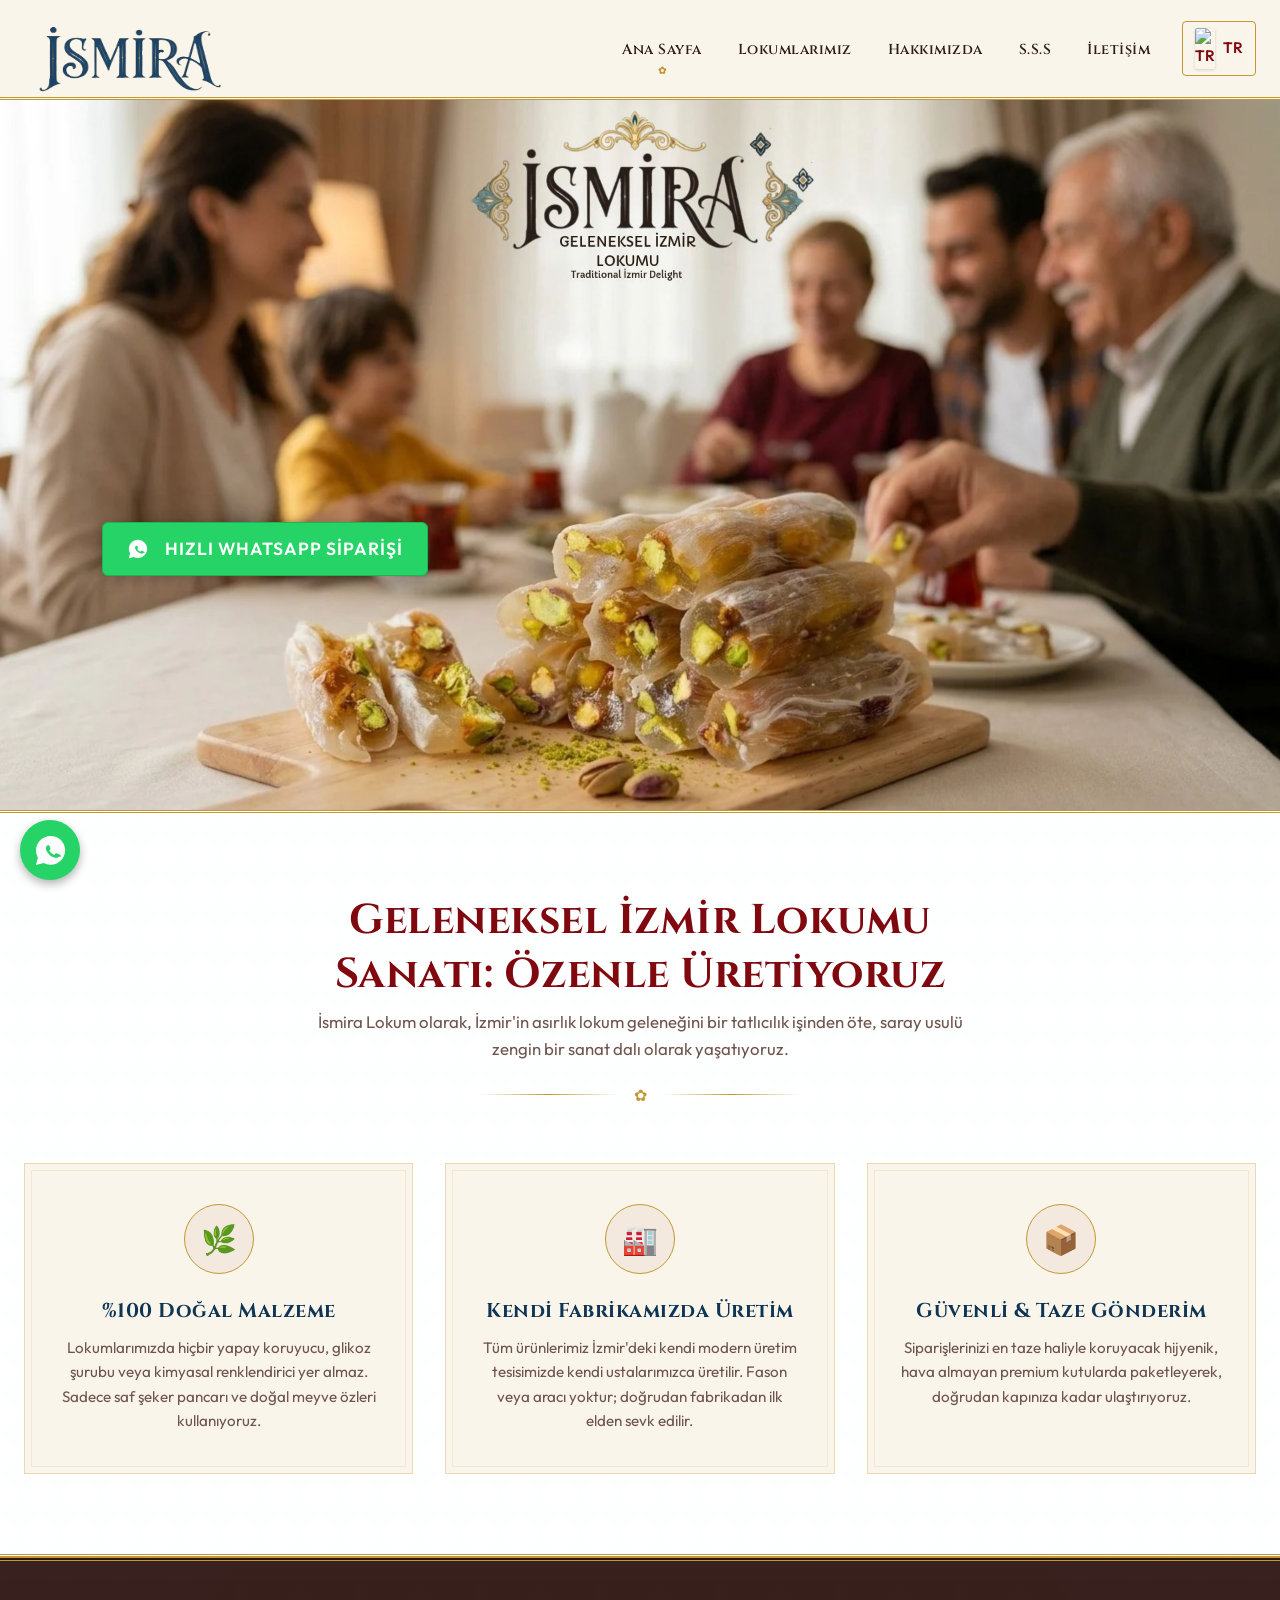
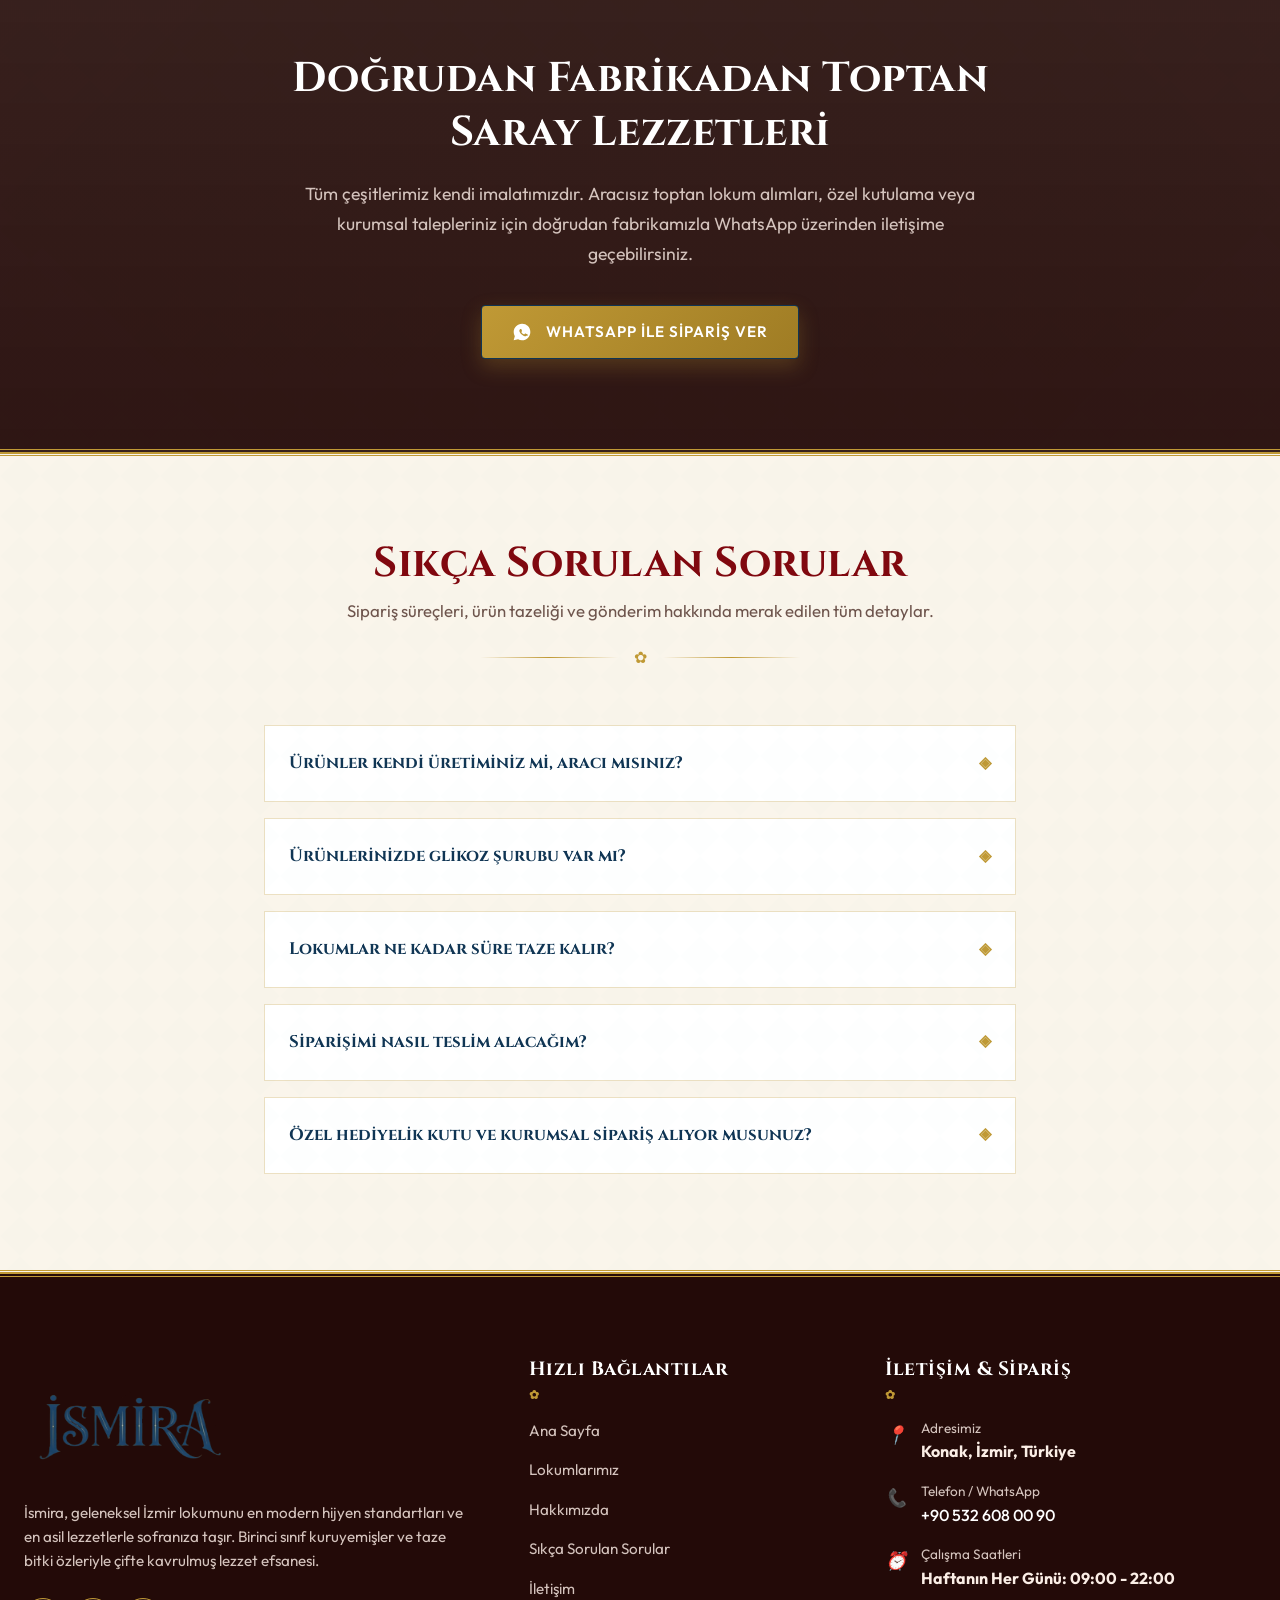
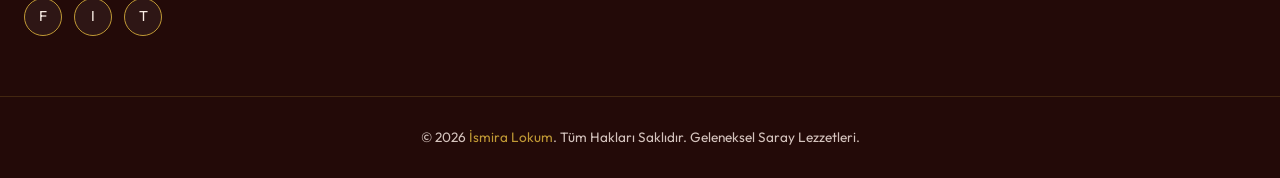
==== index.html @ 4ed19a47 "Add files via upload" ====
<!DOCTYPE html>
<html lang="tr">
<head>
    <meta charset="UTF-8">
    <meta name="viewport" content="width=device-width, initial-scale=1.0">
    <meta name="robots" content="index, follow, max-image-preview:large, max-snippet:-1, max-video-preview:-1">
    <meta name="description" content="İzmir lokum siparişi için en taze adres: İsmira Lokum. İzmir Konak'ta geleneksel saray usulü üretilen çifte kavrulmuş fıstıklı, sultan, fitil ve sade lokum çeşitleri kapınızda.">
    <meta name="keywords" content="izmir lokum, izmir lokumcusu, izmir lokum siparişi, izmir lokum çeşitleri, ismira lokum, konak lokum, taze lokum izmir, geleneksel lokum">
    <meta name="author" content="İsmira Lokum">
    <link rel="canonical" href="index.html">
    <title>İzmir Lokum | Geleneksel El Yapımı İzmir Lokumları - İsmira Lokum</title>
    
    <!-- Favicon & Mobile Touch Icons -->
    <link rel="icon" type="image/png" sizes="32x32" href="pictures/mini-logo.png">
    <link rel="shortcut icon" type="image/png" href="pictures/mini-logo.png">
    <link rel="apple-touch-icon" href="pictures/mini-logo.png">
    
    <!-- Open Graph / Facebook / WhatsApp -->
    <meta property="og:type" content="website">
    <meta property="og:locale" content="tr_TR">
    <meta property="og:title" content="İzmir Lokum | Geleneksel El Yapımı İzmir Lokumları - İsmira Lokum">
    <meta property="og:description" content="İzmir Konak'ta geleneksel yöntemlerle hazırlanan çifte kavrulmuş taze lokum çeşitleri. Hızlı WhatsApp siparişi.">
    <meta property="og:image" content="pictures/ana-sayfa.png">
    
    <!-- Twitter Card -->
    <meta name="twitter:card" content="summary_large_image">
    <meta name="twitter:title" content="İzmir Lokum | İsmira Lokum">
    <meta name="twitter:description" content="Geleneksel lezzetleriyle taze İzmir lokum çeşitleri kapınızda.">
    <meta name="twitter:image" content="pictures/ana-sayfa.png">

    <!-- Stylesheets -->
    <link rel="stylesheet" href="css/style.css">
    
    <!-- Structured Data (LocalBusiness & FAQPage Schema JSON-LD) -->
    <script type="application/ld+json">
    {
      "@context": "https://schema.org",
      "@graph": [
        {
          "@type": "LocalBusiness",
          "@id": "index.html#localbusiness",
          "name": "İsmira Lokum - İzmir Lokumcusu",
          "image": "pictures/Logo.jpg",
          "description": "İzmir Konak'ta geleneksel yöntemlerle üretilen katkısız, çifte kavrulmuş taze lokum çeşitleri ve hediyelik saray lokumları.",
          "url": "index.html",
          "telephone": "+905326080090",
          "priceRange": "₺₺",
          "servesCuisine": "Lokum, Türk Tatlıları, Şekerleme",
          "address": {
            "@type": "PostalAddress",
            "streetAddress": "Konak",
            "addressLocality": "Konak",
            "addressRegion": "İzmir",
            "postalCode": "35250",
            "addressCountry": "TR"
          },
          "geo": {
            "@type": "GeoCoordinates",
            "latitude": 38.4192,
            "longitude": 27.1287
          },
          "areaServed": [
            {
              "@type": "AdministrativeArea",
              "name": "İzmir"
            },
            {
              "@type": "Country",
              "name": "Türkiye"
            }
          ],
          "openingHoursSpecification": {
            "@type": "OpeningHoursSpecification",
            "dayOfWeek": [
              "Monday",
              "Tuesday",
              "Wednesday",
              "Thursday",
              "Friday",
              "Saturday",
              "Sunday"
            ],
            "opens": "09:00",
            "closes": "22:00"
          },
          "sameAs": [
            "https://wa.me/905326080090"
          ]
        },
        {
          "@type": "FAQPage",
          "@id": "index.html#faq",
          "mainEntity": [
            {
              "@type": "Question",
              "name": "İzmir lokumlarınızda glikoz şurubu var mı?",
              "acceptedAnswer": {
                "@type": "Answer",
                "text": "Kesinlikle hayır. Tüm İsmira İzmir lokumları %100 kristal toz şeker pancarı kullanılarak kaynatılır. Glikoz şurubu, tatlandırıcı veya yapay dolgular içermez."
              }
            },
            {
              "@type": "Question",
              "name": "Lokumlar ne kadar süre taze kalır?",
              "acceptedAnswer": {
                "@type": "Answer",
                "text": "Lokumlarımız koruyucu madde içermediği için serin, kuru ve doğrudan güneş ışığı almayan bir yerde saklandığında 3 ila 4 ay boyunca tazeliğini ve lezzetini muhafaza eder."
              }
            },
            {
              "@type": "Question",
              "name": "İzmir ve tüm Türkiye'ye lokum siparişi nasıl verilir?",
              "acceptedAnswer": {
                "@type": "Answer",
                "text": "Sitemiz üzerinden WhatsApp butonuna tıkladığınızda otomatik sipariş mesajı oluşturulur. İzmir içi ve tüm Türkiye'ye 1-3 iş gününde güvenli kargo ile ulaştırıyoruz."
              }
            },
            {
              "@type": "Question",
              "name": "Özel hediyelik kutu ve kurumsal İzmir lokumu siparişi alıyor musunuz?",
              "acceptedAnswer": {
                "@type": "Answer",
                "text": "Evet. Düğün, nişan, sünnet gibi özel etkinlikleriniz veya şirket içi kurumsal hediyelik ihtiyaçlarınız için özel logolu ve lüks ambalajlı toplu İzmir lokumu siparişleri hazırlıyoruz."
              }
            }
          ]
        }
      ]
    }
    </script>
</head>
<body>
    <!-- Preloader -->
    <div id="preloader">
        <img src="pictures/Logo.jpg" alt="İsmira Lokum Yükleniyor" class="loader-logo">
    </div>

    <!-- Header / Navigation -->
    <header id="main-header">
        <div class="container">
            <a href="index.html" class="logo-wrapper" id="nav-logo-link">
                <img src="pictures/Logo.jpg" alt="İsmira Logo" id="logo-img">
                <span class="logo-text"></span>
            </a>
            
            <div class="header-actions">
                <nav id="navbar">
                    <ul class="nav-links">
                        <li><a href="index.html" class="active">Ana Sayfa</a></li>
                        <li><a href="pages/lokumlar.html">Lokumlarımız</a></li>
                        <li><a href="#hakkimizda">Hakkımızda</a></li>
                        <li><a href="#sss">S.S.S</a></li>
                        <li><a href="#iletisim">İletişim</a></li>
                    </ul>
                </nav>

                <div class="lang-selector notranslate" id="lang-selector" translate="no">
                    <div class="current-lang" id="current-lang">
                        <img src="https://flagcdn.com/w20/tr.png" width="20" alt="TR" class="flag-icon"> <span class="lang-code">TR</span>
                    </div>
                    <ul class="lang-dropdown">
                        <li data-lang="tr" data-lang-name="TR"><img src="https://flagcdn.com/w20/tr.png" width="20" alt="TR" class="flag-icon"> Türkçe</li>
                        <li data-lang="en" data-lang-name="EN"><img src="https://flagcdn.com/w20/gb.png" width="20" alt="EN" class="flag-icon"> English</li>
                        <li data-lang="de" data-lang-name="DE"><img src="https://flagcdn.com/w20/de.png" width="20" alt="DE" class="flag-icon"> Deutsch</li>
                        <li data-lang="fr" data-lang-name="FR"><img src="https://flagcdn.com/w20/fr.png" width="20" alt="FR" class="flag-icon"> Français</li>
                        <li data-lang="ru" data-lang-name="RU"><img src="https://flagcdn.com/w20/ru.png" width="20" alt="RU" class="flag-icon"> Русский</li>
                        <li data-lang="ar" data-lang-name="AR"><img src="https://flagcdn.com/w20/sa.png" width="20" alt="AR" class="flag-icon"> العربية</li>
                    </ul>
                </div>

                <button class="menu-btn" aria-label="Menüyü Aç" id="mobile-menu-toggle">
                    <span></span>
                    <span></span>
                    <span></span>
                </button>
            </div>
        </div>
    </header>

    <!-- Hero Section -->
    <section class="hero-image-only" id="home" style="position: relative; width: 100%; margin-top: 90px;">
        <h1 class="visually-hidden">İzmir Lokum - Geleneksel El Yapımı İzmir Lokumları İsmira Lokum</h1>
        <img src="pictures/ana-sayfa.png" alt="İzmir Lokum - Geleneksel İzmir Lokumları ve Saray Lezzetleri İsmira Lokum" style="width: 100%; height: auto; display: block;">
        
        <!-- WhatsApp Button Overlay -->
        <a href="https://wa.me/905326080090" class="btn btn-whatsapp hero-overlay-btn" target="_blank" data-wa-product="Hızlı Sipariş" data-wa-message="Merhaba İsmira Lokum, İzmir lokum siparişi vermek istiyorum." style="position: absolute; left: 8%; top: 60%; font-size: 1.1rem; padding: 12px 24px; box-shadow: 0 4px 15px rgba(0,0,0,0.3); border-radius: 6px; z-index: 10;">
            <svg width="22" height="22" viewBox="0 0 24 24" fill="currentColor" style="display:inline-block; vertical-align:middle; margin-right:6px;">
                <path d="M12.012 2c-5.506 0-9.989 4.478-9.99 9.984a9.964 9.964 0 0 0 1.333 4.993L2 22l5.233-1.371a9.945 9.945 0 0 0 4.777 1.216h.005c5.506 0 9.99-4.478 9.99-9.984 0-2.669-1.037-5.176-2.922-7.062A9.925 9.925 0 0 0 12.012 2zm5.835 14.165c-.32.451-1.107.828-1.505.882-.397.054-.876.108-2.673-.635-2.298-.949-3.769-3.284-3.883-3.44-.115-.155-.935-1.246-.935-2.378 0-1.133.593-1.689.805-1.914.212-.225.464-.282.618-.282.155 0 .31.003.444.009.141.007.332-.054.519.395.192.46.657 1.603.714 1.718.056.115.093.249.017.401-.077.152-.116.248-.231.381-.115.132-.243.296-.347.397-.113.109-.232.228-.099.458.133.23.59 1.002 1.258 1.597.862.77 1.585 1.007 1.81 1.122.226.115.359.098.494-.057.135-.156.581-.676.736-.906.155-.23.31-.192.522-.113.212.08.135.064 1.377.683 1.242.619 1.402.73 1.48.865.078.135.078.784-.242 1.235z"/>
            </svg>
            Hızlı WhatsApp Siparişi
        </a>
    </section>

    <style>
        @media (max-width: 1024px) {
            .hero-overlay-btn {
                top: 55% !important;
                font-size: 1rem !important;
                padding: 10px 20px !important;
            }
        }
        @media (max-width: 768px) {
            .hero-overlay-btn {
                font-size: 0.9rem !important;
                padding: 8px 16px !important;
                left: 5% !important;
                top: 58% !important;
            }
        }
        @media (max-width: 480px) {
            .hero-overlay-btn {
                font-size: 0.75rem !important;
                padding: 6px 12px !important;
                left: 5% !important;
                top: 60% !important;
            }
            .hero-overlay-btn svg {
                width: 16px !important;
                height: 16px !important;
                margin-right: 4px !important;
            }
        }
    </style>

    <!-- Features Section -->
    <section class="features" id="hakkimizda">
        <div class="container">
            <div class="section-header">
                <h2>Geleneksel İzmir Lokumu Sanatı: Özenle Üretiyoruz</h2>
                <p>İsmira Lokum olarak, İzmir'in asırlık lokum geleneğini bir tatlıcılık işinden öte, saray usulü zengin bir sanat dalı olarak yaşatıyoruz.</p>
                <div class="traditional-divider"><span>✿</span></div>
            </div>
            
            <div class="features-grid">
                <!-- Feature 1 -->
                <div class="feature-card" id="feature-1">
                    <div class="feature-icon">🌿</div>
                    <h3>%100 Doğal Malzeme</h3>
                    <p>Lokumlarımızda hiçbir yapay koruyucu, glikoz şurubu veya kimyasal renklendirici yer almaz. Sadece saf şeker pancarı ve doğal meyve özleri kullanıyoruz.</p>
                </div>
                <!-- Feature 2 -->
                <div class="feature-card" id="feature-2">
                    <div class="feature-icon">🏭</div>
                    <h3>Kendi Fabrikamızda Üretim</h3>
                    <p>Tüm ürünlerimiz İzmir'deki kendi modern üretim tesisimizde kendi ustalarımızca üretilir. Fason veya aracı yoktur; doğrudan fabrikadan ilk elden sevk edilir.</p>
                </div>
                <!-- Feature 3 -->
                <div class="feature-card" id="feature-3">
                    <div class="feature-icon">📦</div>
                    <h3>Güvenli & Taze Gönderim</h3>
                    <p>Siparişlerinizi en taze haliyle koruyacak hijyenik, hava almayan premium kutularda paketleyerek, doğrudan kapınıza kadar ulaştırıyoruz.</p>
                </div>
            </div>
        </div>
    </section>


    <!-- Call to Action Banner -->
    <section class="cta-section">
        <div class="container cta-container">
            <h2>Doğrudan Fabrikadan Toptan Saray Lezzetleri</h2>
            <p>Tüm çeşitlerimiz kendi imalatımızdır. Aracısız toptan lokum alımları, özel kutulama veya kurumsal talepleriniz için doğrudan fabrikamızla WhatsApp üzerinden iletişime geçebilirsiniz.</p>
            <a href="#" class="btn btn-gold" data-wa-product="" data-wa-message="Merhaba İsmira Lokum, fabrikadan toptan sipariş hakkında bilgi almak istiyorum." id="cta-whatsapp-btn">
                <svg width="20" height="20" viewBox="0 0 24 24" fill="currentColor" style="display:inline-block; vertical-align:middle; margin-right:4px;">
                    <path d="M12.012 2c-5.506 0-9.989 4.478-9.99 9.984a9.964 9.964 0 0 0 1.333 4.993L2 22l5.233-1.371a9.945 9.945 0 0 0 4.777 1.216h.005c5.506 0 9.99-4.478 9.99-9.984 0-2.669-1.037-5.176-2.922-7.062A9.925 9.925 0 0 0 12.012 2zm5.835 14.165c-.32.451-1.107.828-1.505.882-.397.054-.876.108-2.673-.635-2.298-.949-3.769-3.284-3.883-3.44-.115-.155-.935-1.246-.935-2.378 0-1.133.593-1.689.805-1.914.212-.225.464-.282.618-.282.155 0 .31.003.444.009.141.007.332-.054.519.395.192.46.657 1.603.714 1.718.056.115.093.249.017.401-.077.152-.116.248-.231.381-.115.132-.243.296-.347.397-.113.109-.232.228-.099.458.133.23.59 1.002 1.258 1.597.862.77 1.585 1.007 1.81 1.122.226.115.359.098.494-.057.135-.156.581-.676.736-.906.155-.23.31-.192.522-.113.212.08.135.064 1.377.683 1.242.619 1.402.73 1.48.865.078.135.078.784-.242 1.235z"/>
                </svg>
                WhatsApp ile Sipariş Ver
            </a>
        </div>
    </section>

    <!-- FAQ Section -->
    <section class="features" id="sss" style="background-color: var(--bg-light);">
        <div class="container" style="max-width: 800px;">
            <div class="section-header">
                <h2>Sıkça Sorulan Sorular</h2>
                <p>Sipariş süreçleri, ürün tazeliği ve gönderim hakkında merak edilen tüm detaylar.</p>
                <div class="traditional-divider"><span>✿</span></div>
            </div>

            <div class="faq-list">
                <!-- FAQ 0: Fabrika Üretimi -->
                <div class="faq-item" onclick="this.classList.toggle('active')">
                    <div class="faq-question">Ürünler kendi üretiminiz mi, aracı mısınız?</div>
                    <div class="faq-answer">Kesinlikle kendi imalatımızdır. İsmira Lokum olarak hiçbir aracı veya fason üreticiyle çalışmıyoruz. Bütün lokum çeşitlerimizi İzmir'deki kendi fabrikamızda, kendi usta kadromuzla günlük taze üretiyor ve doğrudan ilk elden toptan fiyatlarla sevk ediyoruz.</div>
                </div>
                <!-- FAQ 1 -->
                <div class="faq-item" onclick="this.classList.toggle('active')">
                    <div class="faq-question">Ürünlerinizde glikoz şurubu var mı?</div>
                    <div class="faq-answer">Kesinlikle hayır. Tüm İsmira lokumları %100 kristal toz şeker pancarı kullanılarak kaynatılır. Glikoz şurubu, tatlandırıcı veya yapay dolgular içermez.</div>
                </div>
                <!-- FAQ 2 -->
                <div class="faq-item" onclick="this.classList.toggle('active')">
                    <div class="faq-question">Lokumlar ne kadar süre taze kalır?</div>
                    <div class="faq-answer">Lokumlarımız koruyucu madde içermediği için serin, kuru ve doğrudan güneş ışığı almayan bir yerde saklandığında 3 ila 4 ay boyunca tazeliğini ve lezzetini muhafaza eder. Buzdolabına konulması önerilmez, çünkü sertleşebilir.</div>
                </div>
                <!-- FAQ 3 -->
                <div class="faq-item" onclick="this.classList.toggle('active')">
                    <div class="faq-question">Siparişimi nasıl teslim alacağım?</div>
                    <div class="faq-answer">Sitemiz üzerinden beğendiğiniz ürün için WhatsApp butonuna tıkladığınızda otomatik sipariş mesajı oluşturulur. Ekibimiz sizinle kargo adresi ve ödeme bilgileri için iletişime geçer. Türkiye'nin her yerine 1-3 iş gününde güvenli kargo ile ulaştırıyoruz.</div>
                </div>
                <!-- FAQ 4 -->
                <div class="faq-item" onclick="this.classList.toggle('active')">
                    <div class="faq-question">Özel hediyelik kutu ve kurumsal sipariş alıyor musunuz?</div>
                    <div class="faq-answer">Evet. Düğün, nişan, sünnet gibi özel etkinlikleriniz veya şirket içi kurumsal hediyelik ihtiyaçlarınız için özel logolu ve lüks ambalajlı toplu siparişler hazırlıyoruz. Detaylar için WhatsApp üzerinden bizimle iletişime geçebilirsiniz.</div>
                </div>
            </div>
        </div>
    </section>

    <!-- Footer -->
    <footer id="iletisim">
        <div class="container footer-grid">
            <div class="footer-col footer-about">
                <div class="logo-wrapper">
                    <img src="pictures/Logo.jpg" alt="İsmira Logo Footer">
                    <span class="logo-text" style="color: #ffffff;"><span style="color: var(--accent-gold);"></span></span>
                </div>
                <p>İsmira, geleneksel İzmir lokumunu en modern hijyen standartları ve en asil lezzetlerle sofranıza taşır. Birinci sınıf kuruyemişler ve taze bitki özleriyle çifte kavrulmuş lezzet efsanesi.</p>
                <div class="social-links">
                    <a href="#" aria-label="Facebook">F</a>
                    <a href="#" aria-label="Instagram">I</a>
                    <a href="#" aria-label="Twitter">T</a>
                </div>
            </div>
            
            <div class="footer-col">
                <h4>Hızlı Bağlantılar</h4>
                <ul class="footer-links">
                    <li><a href="index.html">Ana Sayfa</a></li>
                    <li><a href="pages/lokumlar.html">Lokumlarımız</a></li>
                    <li><a href="#hakkimizda">Hakkımızda</a></li>
                    <li><a href="#sss">Sıkça Sorulan Sorular</a></li>
                    <li><a href="#iletisim">İletişim</a></li>
                </ul>
            </div>
            
            <div class="footer-col">
                <h4>İletişim & Sipariş</h4>
                <div class="contact-info">
                    <div class="contact-item">
                        <i>📍</i>
                        <div>
                            <span>Adresimiz</span>
                            <strong>Konak, İzmir, Türkiye</strong>
                        </div>
                    </div>
                    <div class="contact-item">
                        <i>📞</i>
                        <div>
                            <span>Telefon / WhatsApp</span>
                            <a href="#" data-wa-product="" data-wa-message="Merhaba İsmira Lokum, sipariş vermek istiyorum.">+90 532 608 00 90</a>
                        </div>
                    </div>
                    <div class="contact-item">
                        <i>⏰</i>
                        <div>
                            <span>Çalışma Saatleri</span>
                            <strong>Haftanın Her Günü: 09:00 - 22:00</strong>
                        </div>
                    </div>
                </div>
            </div>
        </div>
        
        <div class="footer-bottom">
            <div class="container">
                <p>&copy; 2026 <span>İsmira Lokum</span>. Tüm Hakları Saklıdır. Geleneksel Saray Lezzetleri.</p>
            </div>
        </div>
    </footer>

    <!-- Google Translate API -->
    <div id="google_translate_element"></div>
    <script type="text/javascript">
        function googleTranslateElementInit() {
            new google.translate.TranslateElement({pageLanguage: 'tr', autoDisplay: false}, 'google_translate_element');
        }
    </script>
    <script type="text/javascript" src="https://translate.google.com/translate_a/element.js?cb=googleTranslateElementInit"></script>

    <!-- Scripts -->
    <script src="js/script.js"></script>

    <!-- Floating WhatsApp -->
    <a href="https://wa.me/905326080090" class="floating-whatsapp" target="_blank" aria-label="WhatsApp İletişim">
        <svg viewBox="0 0 24 24">
            <path d="M12.012 2c-5.506 0-9.989 4.478-9.99 9.984a9.964 9.964 0 0 0 1.333 4.993L2 22l5.233-1.371a9.945 9.945 0 0 0 4.777 1.216h.005c5.506 0 9.99-4.478 9.99-9.984 0-2.669-1.037-5.176-2.922-7.062A9.925 9.925 0 0 0 12.012 2zm5.835 14.165c-.32.451-1.107.828-1.505.882-.397.054-.876.108-2.673-.635-2.298-.949-3.769-3.284-3.883-3.44-.115-.155-.935-1.246-.935-2.378 0-1.133.593-1.689.805-1.914.212-.225.464-.282.618-.282.155 0 .31.003.444.009.141.007.332-.054.519.395.192.46.657 1.603.714 1.718.056.115.093.249.017.401-.077.152-.116.248-.231.381-.115.132-.243.296-.347.397-.113.109-.232.228-.099.458.133.23.59 1.002 1.258 1.597.862.77 1.585 1.007 1.81 1.122.226.115.359.098.494-.057.135-.156.581-.676.736-.906.155-.23.31-.192.522-.113.212.08.135.064 1.377.683 1.242.619 1.402.73 1.48.865.078.135.078.784-.242 1.235z"/>
        </svg>
    </a>
</body>
</html>
---- css/style.css ----
/* 
   Liderx Lokum - Geleneksel Çini & Saray Temalı Stil Dosyası
   Logodaki renklerden (Derin Kırmızı, Çini Turkuazı, Lale Mavisi, Sıcak Altın ve Parşömen Beji) üretilmiştir.
*/

@import url('https://fonts.googleapis.com/css2?family=Cinzel:wght@400;600;700;800&family=Outfit:wght@300;400;500;600;700&display=swap');

:root {
    /* Logo Odaklı Renk Paleti */
    --primary-rose: #80080f;        /* Logodaki ana kırmızı / Bordo */
    --primary-rose-rgb: 128, 8, 15;
    --accent-gold: #c09935;         /* Logodaki saray altını / Bronz */
    --accent-gold-rgb: 192, 153, 53;
    --accent-gold-hover: #d2a73c;
    --turkish-turquoise: #1a7f83;   /* Logodaki İznik çinisi turkuazı */
    --tulip-blue: #103554;          /* Logodaki lale gövdesi koyu mavi */
    
    /* Doğal Zemin Renkleri */
    --bg-light: #faf5eb;            /* Parşömen kağıdı / Hafif krem zemin */
    --bg-dark: #230a08;             /* Logodaki derin koyu kırmızı-kahve tonu */
    --bg-card-light: #ffffff;
    --bg-card-dark: #2b1210;
    --text-dark: #2f1d18;           /* Okunabilir koyu kahve */
    --text-light: #fbeee6;
    --text-muted-dark: #6e554d;
    --text-muted-light: #d4c3bd;
    
    /* Tasarım Sabitleri */
    --header-height: 90px;
    --border-radius-sm: 4px;        /* Geleneksel yapıda köşeler daha keskin veya hafif yuvarlaktır */
    --border-radius-md: 8px;
    --border-radius-lg: 16px;
    --shadow-sm: 0 4px 10px rgba(47, 29, 24, 0.05);
    --shadow-md: 0 8px 20px rgba(47, 29, 24, 0.08);
    --shadow-lg: 0 16px 30px rgba(47, 29, 24, 0.12);
    --shadow-gold: 0 8px 20px rgba(192, 153, 53, 0.25);
    
    /* Geçişler */
    --transition-fast: 0.2s ease;
    --transition-smooth: 0.4s cubic-bezier(0.16, 1, 0.3, 1);
}

/* Temel Sıfırlamalar */
*, *::before, *::after {
    box-sizing: border-box;
    margin: 0;
    padding: 0;
}

html {
    scroll-behavior: smooth;
    font-size: 16px;
    overflow-x: hidden;
    max-width: 100%;
}

body {
    font-family: 'Outfit', sans-serif;
    background-color: var(--bg-light);
    background-image: url("data:image/svg+xml,%3Csvg width='60' height='60' viewBox='0 0 60 60' xmlns='http://www.w3.org/2000/svg'%3E%3Cpath d='M30 0l30 30-30 30L0 30z' fill='%23c09935' fill-opacity='0.015' fill-rule='evenodd'/%3E%3C/svg%3E");
    color: var(--text-dark);
    line-height: 1.6;
    overflow-x: hidden;
    max-width: 100%;
    -webkit-font-smoothing: antialiased;
}

/* Başlıklar */
h1, h2, h3, h4, h5, h6 {
    font-family: 'Cinzel', serif;
    font-weight: 700;
    line-height: 1.3;
    color: var(--primary-rose);
    letter-spacing: 0.5px;
}

a {
    color: inherit;
    text-decoration: none;
    transition: var(--transition-fast);
}

img {
    max-width: 100%;
    height: auto;
    display: block;
}

/* Konteyner */
.container {
    width:100%;
    max-width: 2000px;
    margin: 0 auto;
    padding: 0 24px;
}

/* Butonlar */
.btn {
    display: inline-flex;
    align-items: center;
    justify-content: center;
    gap: 10px;
    padding: 14px 30px;
    font-size: 0.95rem;
    font-weight: 600;
    border-radius: var(--border-radius-sm);
    cursor: pointer;
    transition: var(--transition-smooth);
    border: none;
    outline: none;
    font-family: 'Outfit', sans-serif;
    text-transform: uppercase;
    letter-spacing: 1px;
}

.btn-primary {
    background: linear-gradient(135deg, var(--primary-rose), #5f0409);
    color: #ffffff;
    border: 1px solid var(--accent-gold);
    box-shadow: 0 6px 12px rgba(128, 8, 15, 0.2);
}

.btn-primary:hover {
    transform: translateY(-2px);
    box-shadow: 0 10px 18px rgba(128, 8, 15, 0.35);
    background: linear-gradient(135deg, #990c15, var(--primary-rose));
}

.btn-gold {
    background: linear-gradient(135deg, var(--accent-gold), #9f7c24);
    color: #ffffff;
    border: 1px solid var(--tulip-blue);
    box-shadow: var(--shadow-gold);
}

.btn-gold:hover {
    transform: translateY(-2px);
    box-shadow: 0 10px 20px rgba(192, 153, 53, 0.4);
    background: linear-gradient(135deg, var(--accent-gold-hover), var(--accent-gold));
}

.btn-whatsapp {
    background-color: #25d366;
    color: #ffffff;
    border: 1px solid #1eb354;
    box-shadow: 0 6px 12px rgba(37, 211, 102, 0.15);
}

.btn-whatsapp:hover {
    transform: translateY(-2px);
    box-shadow: 0 10px 18px rgba(37, 211, 102, 0.3);
    background-color: #20ba5a;
}

.btn-outline {
    background: transparent;
    color: var(--primary-rose);
    border: 2px solid var(--accent-gold);
}

.btn-outline:hover {
    background-color: var(--primary-rose);
    color: #ffffff;
    border-color: var(--primary-rose);
    transform: translateY(-2px);
}

/* Header */
header {
    height: 100px;
    background-color: var(--bg-light);
    border-bottom: 3px double var(--accent-gold);
    position: fixed;
    top: 0;
    left: 0;
    width: 100%;
    z-index: 1000;
    transition: var(--transition-smooth);
}

header.scrolled {
    height: 80px;
    box-shadow: var(--shadow-md);
    background-color: rgba(250, 245, 235, 0.98);
}

header .container {
    display: flex;
    justify-content: space-between;
    align-items: center;
    height: 100%;
}

.logo-wrapper {
    display: flex;
    align-items: center;
    gap: 15px; /* Logo ve yazı arası mesafe */
    position: relative;
    z-index: 1002;
}

.logo-wrapper img {
    height: 120px; /* Çizgiyi asla aşmayacak şekilde optimize edildi */
    width: auto;
    object-fit: contain;
    mix-blend-mode: multiply; /* Logodaki bej arka planı header ile tamamen birleştirir! */
    transition: var(--transition-smooth);
    transform: scaleX(1.15)
}

header.scrolled .logo-wrapper img {
    height: 60px; /* Scrolled durumda da mükemmel uyum */
}

.logo-text {
    font-family: 'Cinzel', serif;
    font-size: 2.2rem;
    font-weight: 700;
    color: var(--accent-gold); /* Logodaki altın rengi */
    letter-spacing: 2px;
    line-height: 1;
    transition: var(--transition-smooth);
    display: inline-block;
}

header.scrolled .logo-text {
    font-size: 1.8rem;
}





/* Navigasyon ve Header Aksiyonları */
.header-actions {
    display: flex;
    align-items: center;
    gap: 32px;
}

nav {
    display: flex;
    align-items: center;
}

.nav-links {
    display: flex;
    list-style: none;
    gap: 36px;
}

.nav-links a {
    font-family: 'Cinzel', serif;
    font-weight: 600;
    font-size: 0.9rem;
    color: var(--text-dark);
    position: relative;
    padding: 6px 0;
    letter-spacing: 0.5px;
}

.nav-links a::after {
    content: '✿';
    position: absolute;
    bottom: -15px;
    left: 50%;
    transform: translateX(-50%) scale(0);
    color: var(--accent-gold);
    font-size: 0.6rem;
    transition: var(--transition-fast);
}

.nav-links a:hover::after,
.nav-links a.active::after {
    transform: translateX(-50%) scale(1);
}

.nav-links a:hover {
    color: var(--primary-rose);
}

/* Mobil Menü Butonu */
.menu-btn {
    display: none;
    flex-direction: column;
    justify-content: space-between;
    width: 24px;
    height: 18px;
    background: transparent;
    border: none;
    cursor: pointer;
    z-index: 1001;
}

.menu-btn span {
    width: 100%;
    height: 2px;
    background-color: var(--primary-rose);
    transition: var(--transition-fast);
}

/* Dil Seçici (Language Selector) */
.lang-selector {
    position: relative;
    cursor: pointer;
    font-family: 'Outfit', sans-serif;
    z-index: 1005;
}

.current-lang {
    display: flex;
    align-items: center;
    gap: 8px;
    font-weight: 600;
    color: var(--primary-rose);
    padding: 6px 12px;
    border: 1px solid var(--accent-gold);
    border-radius: var(--border-radius-sm);
    transition: var(--transition-fast);
    background-color: var(--bg-light);
    font-size: 0.95rem;
}

.current-lang:hover {
    background-color: rgba(192, 153, 53, 0.05);
}

.lang-dropdown {
    position: absolute;
    top: 130%;
    right: 0;
    background-color: var(--bg-light);
    border: 1px solid var(--accent-gold);
    border-radius: var(--border-radius-sm);
    box-shadow: var(--shadow-md);
    list-style: none;
    min-width: 140px;
    opacity: 0;
    visibility: hidden;
    transform: translateY(10px);
    transition: var(--transition-fast);
    display: flex;
    flex-direction: column;
}

.lang-selector.active .lang-dropdown {
    opacity: 1;
    visibility: visible;
    transform: translateY(0);
}

.lang-dropdown li {
    padding: 10px 16px;
    display: flex;
    align-items: center;
    gap: 12px;
    color: var(--text-dark);
    font-size: 0.9rem;
    font-weight: 500;
    transition: var(--transition-fast);
    border-bottom: 1px dashed rgba(192, 153, 53, 0.3);
}

.lang-dropdown li:last-child {
    border-bottom: none;
}

.lang-dropdown li:hover {
    background-color: rgba(192, 153, 53, 0.1);
    color: var(--primary-rose);
}

/* Google Translate UI Gizleme */
.skiptranslate, #goog-gt-tt {
    display: none !important;
}
body {
    top: 0 !important;
}

/* Bayrak İkonları */
.flag-icon {
    border-radius: 2px;
    box-shadow: 0 1px 3px rgba(0,0,0,0.15);
    display: inline-block;
    object-fit: cover;
    vertical-align: middle;
}

/* Geleneksel Çizgisel Bölücü (Separator) */
.traditional-divider {
    display: flex;
    align-items: center;
    justify-content: center;
    gap: 16px;
    margin: 24px auto;
    color: var(--accent-gold);
    width: 100%;
    max-width: 320px;
}

.traditional-divider::before,
.traditional-divider::after {
    content: '';
    height: 1px;
    background: linear-gradient(to right, transparent, var(--accent-gold), transparent);
    flex-grow: 1;
}

.traditional-divider span {
    font-size: 1rem;
    line-height: 1;
}

/* Hero Section */
.hero {
    padding-top: calc(var(--header-height) + 60px);
    padding-bottom: 80px;
    background: radial-gradient(circle at 80% 20%, rgba(222, 208, 175, 0.25) 0%, var(--bg-light) 70%);
    position: relative;
}

.hero-grid {
    display: grid;
    grid-template-columns: 1.1fr 0.9fr;
    gap: 48px;
    align-items: center;
}

.hero-content {
    animation: fadeInUp 1s cubic-bezier(0.16, 1, 0.3, 1);
}

.badge {
    display: inline-flex;
    align-items: center;
    gap: 8px;
    padding: 6px 16px;
    background-color: rgba(192, 153, 53, 0.1);
    border: 1px solid var(--accent-gold);
    color: var(--primary-rose);
    font-size: 0.8rem;
    font-weight: 600;
    border-radius: 0;
    margin-bottom: 24px;
    text-transform: uppercase;
    letter-spacing: 1.5px;
    font-family: 'Cinzel', serif;
}

.hero h1 {
    font-size: 3.2rem;
    margin-bottom: 24px;
    color: var(--text-dark);
}

.hero h1 span {
    color: var(--primary-rose);
    position: relative;
    display: inline-block;
}

.hero p {
    font-size: 1.1rem;
    color: var(--text-muted-dark);
    margin-bottom: 40px;
    max-width: 540px;
}

.hero-btns {
    display: flex;
    gap: 16px;
    flex-wrap: wrap;
}

/* Kubbe/Kemer Tasarımlı Görsel Çerçevesi (Mihrab Kemer) */
.hero-image-container {
    position: relative;
    display: flex;
    justify-content: center;
    align-items: center;
    animation: fadeInScale 1.2s cubic-bezier(0.16, 1, 0.3, 1);
}

.hero-image-decor {
    position: absolute;
    width: 104%;
    height: 104%;
    border: 1px solid var(--accent-gold);
    border-radius: 180px 180px 0 0;
    z-index: 0;
    top: -2%;
}

.hero-image {
    width: 100%;
    max-width: 440px;
    border-radius: 180px 180px 0 0; /* Osmanlı kubbesi/kemeri tarzı */
    object-fit: cover;
    box-shadow: var(--shadow-lg);
    border: 6px double var(--accent-gold);
    z-index: 1;
    background-color: #ffffff;
}

/* Özellikler Bölümü */
.features {
    padding: 80px 0;
    background-color: #ffffff;
    border-top: 3px double var(--accent-gold);
    border-bottom: 3px double var(--accent-gold);
    position: relative;
}

.features::before {
    content: '';
    position: absolute;
    top: 0;
    left: 0;
    width: 100%;
    height: 100%;
    background-image: url("data:image/svg+xml,%3Csvg width='40' height='40' viewBox='0 0 40 40' xmlns='http://www.w3.org/2000/svg'%3E%3Cpath d='M20 0l20 20-20 20L0 20z' fill='%231a7f83' fill-opacity='0.008' fill-rule='evenodd'/%3E%3C/svg%3E");
    pointer-events: none;
}

.features-grid {
    display: grid;
    grid-template-columns: repeat(3, 1fr);
    gap: 32px;
}

/* Geleneksel Tablo/Çerçeve Efektli Kart */
.feature-card {
    padding: 40px 32px;
    background-color: var(--bg-light);
    border: 1px solid rgba(192, 153, 53, 0.3);
    outline: 1px solid rgba(192, 153, 53, 0.15);
    outline-offset: -8px;
    transition: var(--transition-smooth);
    text-align: center;
    position: relative;
}

.feature-card:hover {
    transform: translateY(-5px);
    box-shadow: var(--shadow-md);
    border-color: var(--accent-gold);
    outline-color: var(--accent-gold);
}

.feature-icon {
    width: 70px;
    height: 70px;
    background-color: rgba(128, 8, 15, 0.05);
    color: var(--primary-rose);
    border: 1px solid var(--accent-gold);
    display: inline-flex;
    align-items: center;
    justify-content: center;
    border-radius: 50%;
    font-size: 1.8rem;
    margin-bottom: 24px;
    transition: var(--transition-smooth);
}

.feature-card:hover .feature-icon {
    background-color: var(--primary-rose);
    color: #ffffff;
    transform: rotateY(180deg);
}

.feature-card h3 {
    margin-bottom: 12px;
    font-size: 1.25rem;
    color: var(--tulip-blue);
}

.feature-card p {
    color: var(--text-muted-dark);
    font-size: 0.95rem;
}

/* Ürünler Kataloğu */
.products-section {
    padding: 100px 0;
    background-color: var(--bg-light);
}

.section-header {
    text-align: center;
    max-width: 650px;
    margin: 0 auto 60px;
}

.section-header h2 {
    font-size: 2.6rem;
    color: var(--primary-rose);
}

.section-header p {
    color: var(--text-muted-dark);
    font-size: 1.05rem;
    margin-top: 8px;
}

.products-grid {
    display: grid;
    grid-template-columns: repeat(3, 1fr);
    gap: 32px;
}

/* Kutulama Tasarımlı Çift Çerçeveli Kartlar */
.product-card {
    background-color: #ffffff;
    border: 1px solid rgba(192, 153, 53, 0.4);
    box-shadow: var(--shadow-sm);
    transition: var(--transition-smooth);
    padding: 8px; /* Çerçeve etkisi yaratır */
    display: flex;
}

.product-card-inner {
    border: 1px solid rgba(192, 153, 53, 0.2);
    width: 100%;
    display: flex;
    flex-direction: column;
    background: #ffffff;
    padding: 16px;
    transition: var(--transition-smooth);
}

.product-card:hover {
    transform: translateY(-8px);
    box-shadow: var(--shadow-lg), 0 12px 24px rgba(128, 8, 15, 0.05);
    border-color: var(--accent-gold);
}

.product-card:hover .product-card-inner {
    border-color: var(--accent-gold);
}

.product-img-wrapper {
    position: relative;
    overflow: hidden;
    aspect-ratio: 4/3;
    border: 1px solid rgba(192, 153, 53, 0.15);
    background-color: var(--bg-light);
}

.product-img-wrapper img {
    width: 100%;
    height: 100%;
    object-fit: cover;
    transition: var(--transition-smooth);
}

.product-card:hover .product-img-wrapper img {
    transform: scale(1.06);
}

.product-badge {
    position: absolute;
    top: 12px;
    left: 12px;
    background-color: var(--turkish-turquoise);
    color: #ffffff;
    font-size: 0.7rem;
    font-weight: 600;
    padding: 4px 10px;
    border: 1px solid var(--accent-gold);
    z-index: 10;
    text-transform: uppercase;
    letter-spacing: 0.5px;
    font-family: 'Cinzel', serif;
}

.product-info {
    padding-top: 20px;
    display: flex;
    flex-direction: column;
    flex-grow: 1;
}

.product-title {
    font-size: 1.25rem;
    margin-bottom: 8px;
    color: var(--tulip-blue);
}

.product-desc {
    color: var(--text-muted-dark);
    font-size: 0.9rem;
    margin-bottom: 20px;
    line-height: 1.5;
    flex-grow: 1;
}

.product-footer {
    display: flex;
    align-items: center;
    justify-content: space-between;
    border-top: 1px dashed rgba(192, 153, 53, 0.3);
    padding-top: 16px;
}

.product-price {
    font-size: 1.15rem;
    font-weight: 700;
    color: var(--primary-rose);
    font-family: 'Cinzel', serif;
    display: inline-flex;
    align-items: baseline;
    gap: 6px;
    flex-wrap: wrap;
}

.product-price .price-current,
.product-price strong {
    font-size: 1.3rem;
    font-weight: 800;
    color: var(--primary-rose);
}

.product-price .price-old,
.product-price del {
    font-size: 0.95rem;
    font-weight: 500;
    color: #888888;
    text-decoration: line-through;
    text-decoration-color: #d32f2f;
    text-decoration-thickness: 1.5px;
}

.product-price .price-unit {
    font-size: 0.95rem;
    font-weight: 400;
    color: var(--text-muted-dark);
}

.product-price .price-wholesale,
.price-wholesale {
    font-size: 0.78rem;
    font-weight: 700;
    color: var(--accent-gold);
    background-color: rgba(192, 153, 53, 0.1);
    padding: 2px 7px;
    border-radius: 4px;
    border: 1px solid rgba(192, 153, 53, 0.3);
    text-transform: uppercase;
    letter-spacing: 0.5px;
    margin-left: 4px;
    white-space: nowrap;
}

.detail-price .price-wholesale {
    font-size: 0.85rem;
    padding: 3px 10px;
}

/* Factory / Wholesale Information Banner */
.factory-banner {
    background: linear-gradient(135deg, rgba(128, 8, 15, 0.04), rgba(192, 153, 53, 0.1));
    border: 1px solid rgba(192, 153, 53, 0.4);
    border-left: 4px solid var(--primary-rose);
    border-radius: 6px;
    padding: 16px 20px;
    margin-bottom: 35px;
    display: flex;
    align-items: center;
    gap: 16px;
}

.factory-banner-icon {
    font-size: 2.2rem;
    flex-shrink: 0;
}

.factory-banner-content h4 {
    font-size: 1.05rem;
    color: var(--primary-rose);
    margin-bottom: 4px;
    font-family: 'Cinzel', serif;
}

.factory-banner-content p {
    font-size: 0.92rem;
    color: var(--text-dark);
    margin: 0;
    line-height: 1.5;
}

.product-link {
    font-family: 'Cinzel', serif;
    font-weight: 700;
    font-size: 0.85rem;
    color: var(--accent-gold);
    display: inline-flex;
    align-items: center;
    gap: 6px;
}

.product-link:hover {
    color: var(--turkish-turquoise);
    transform: translateX(3px);
}

/* Call to Action Banner */
.cta-section {
    background: linear-gradient(rgba(35, 10, 8, 0.9), rgba(35, 10, 8, 0.95)),
                url("data:image/svg+xml,%3Csvg width='80' height='80' viewBox='0 0 80 80' xmlns='http://www.w3.org/2000/svg'%3E%3Cpath d='M40 0l40 40-40 40L0 40z' fill='%23c09935' fill-opacity='0.03' fill-rule='evenodd'/%3E%3C/svg%3E");
    background-size: cover;
    background-position: center;
    color: var(--text-light);
    padding: 90px 0;
    text-align: center;
    position: relative;
    border-top: 4px double var(--accent-gold);
    border-bottom: 4px double var(--accent-gold);
}

.cta-container {
    max-width: 750px;
    margin: 0 auto;
}

.cta-section h2 {
    color: #ffffff;
    font-size: 2.6rem;
    margin-bottom: 20px;
}

.cta-section p {
    color: var(--text-muted-light);
    font-size: 1.1rem;
    margin-bottom: 36px;
    line-height: 1.7;
}

/* Sıkça Sorulan Sorular */
.faq-item {
    background-color: #ffffff;
    border: 1px solid rgba(192, 153, 53, 0.3);
    margin-bottom: 16px;
    padding: 24px;
    cursor: pointer;
    transition: var(--transition-fast);
}

.faq-item:hover {
    border-color: var(--accent-gold);
    background-color: #fffdfa;
}

.faq-question {
    font-family: 'Cinzel', serif;
    font-size: 1.05rem;
    font-weight: 700;
    color: var(--tulip-blue);
    display: flex;
    justify-content: space-between;
    align-items: center;
}

.faq-question::after {
    content: '◈';
    color: var(--accent-gold);
    font-size: 1rem;
    transition: var(--transition-fast);
}

.faq-item.active .faq-question::after {
    transform: rotate(45deg);
    color: var(--primary-rose);
}

.faq-answer {
    max-height: 0;
    overflow: hidden;
    transition: max-height 0.3s ease-out;
    color: var(--text-muted-dark);
    font-size: 0.95rem;
    margin-top: 0;
}

.faq-item.active .faq-answer {
    max-height: 200px;
    margin-top: 14px;
}

/* Ürün Detay Sayfası Tasarımı */
.detail-layout {
    padding-top: calc(var(--header-height) + 50px);
    padding-bottom: 100px;
}

.detail-grid {
    display: grid;
    grid-template-columns: 1fr 1fr;
    gap: 60px;
    align-items: flex-start;
}

.detail-img-container {
    position: relative;
    border-radius: 200px 200px 0 0; /* Osmanlı kemer yapısı */
    overflow: hidden;
    box-shadow: var(--shadow-lg);
    border: 8px double var(--accent-gold);
    background-color: #ffffff;
    padding: 0;
}

.detail-img-container img {
    width: 100%;
    height: auto;
    display: block;
    border-radius: 192px 192px 0 0;
    transition: var(--transition-smooth);
}

.detail-img-container:hover img {
    transform: scale(1.03);
}

.detail-content {
    display: flex;
    flex-direction: column;
}

.detail-category {
    font-family: 'Cinzel', serif;
    font-size: 0.85rem;
    font-weight: 700;
    color: var(--turkish-turquoise);
    text-transform: uppercase;
    letter-spacing: 1.5px;
    margin-bottom: 8px;
}

.detail-title {
    font-size: 2.5rem;
    margin-bottom: 16px;
    color: var(--primary-rose);
}

.detail-price-box {
    display: flex;
    align-items: center;
    gap: 16px;
    margin-bottom: 28px;
}

.detail-price {
    font-size: 1.8rem;
    font-weight: 700;
    color: var(--primary-rose);
    font-family: 'Cinzel', serif;
    display: inline-flex;
    align-items: baseline;
    gap: 10px;
    flex-wrap: wrap;
}

.detail-price .price-current,
.detail-price strong {
    font-size: 2.2rem;
    font-weight: 800;
    color: var(--primary-rose);
}

.detail-price .price-old,
.detail-price del {
    font-size: 1.3rem;
    font-weight: 500;
    color: #888888;
    text-decoration: line-through;
    text-decoration-color: #d32f2f;
    text-decoration-thickness: 2px;
}

.detail-price .price-unit {
    font-size: 1.1rem;
    font-weight: 400;
    color: var(--text-muted-dark);
}

/* Kampanya / İndirim Rozeti (Badge) */
.product-badge.badge-campaign,
.product-badge.badge-discount,
.detail-status.badge-campaign,
.detail-status.badge-discount {
    background-color: #d32f2f !important;
    color: #ffffff !important;
    border-color: #b71c1c !important;
}

.detail-status {
    padding: 4px 12px;
    background-color: rgba(26, 127, 131, 0.1);
    color: var(--turkish-turquoise);
    border: 1px solid var(--turkish-turquoise);
    font-size: 0.8rem;
    font-weight: 600;
    font-family: 'Cinzel', serif;
}

.detail-desc {
    font-size: 1rem;
    color: var(--text-muted-dark);
    margin-bottom: 32px;
    line-height: 1.7;
}

.detail-features {
    list-style: none;
    margin-bottom: 40px;
    display: grid;
    grid-template-columns: 1fr 1fr;
    gap: 16px;
}

.detail-features li {
    display: flex;
    align-items: center;
    gap: 10px;
    font-size: 0.95rem;
    color: var(--text-dark);
}

.detail-features li::before {
    content: '❦';
    color: var(--accent-gold);
    font-size: 0.8rem;
}

.order-actions {
    display: flex;
    flex-direction: column;
    gap: 16px;
    background-color: #ffffff;
    padding: 30px;
    border: 1px solid rgba(192, 153, 53, 0.4);
    box-shadow: var(--shadow-md);
}

.order-note {
    font-size: 0.85rem;
    color: var(--text-muted-dark);
    display: flex;
    align-items: center;
    gap: 8px;
    margin-top: 8px;
}

.order-note::before {
    content: '◈';
    color: var(--accent-gold);
}

.detail-info-tabs {
    margin-top: 48px;
    border-top: 1px dashed rgba(192, 153, 53, 0.4);
    padding-top: 36px;
}

.tab-title {
    font-size: 1.25rem;
    color: var(--tulip-blue);
    margin-bottom: 16px;
}

.specs-table {
    width: 100%;
    border-collapse: collapse;
}

.specs-table td {
    padding: 12px 8px;
    border-bottom: 1px dashed rgba(192, 153, 53, 0.2);
    font-size: 0.9rem;
}

.specs-table td:first-child {
    font-weight: 600;
    color: var(--text-muted-dark);
    width: 35%;
}

.specs-table td:last-child {
    color: var(--text-dark);
}

/* Footer */
footer {
    background-color: var(--bg-dark);
    color: var(--text-light);
    padding: 80px 0 30px;
    border-top: 4px double var(--accent-gold);
}

.footer-grid {
    display: grid;
    grid-template-columns: 1.2fr 0.8fr 1fr;
    gap: 60px;
    margin-bottom: 60px;
}

.footer-col h4 {
    color: #ffffff;
    font-size: 1.2rem;
    margin-bottom: 24px;
    position: relative;
    padding-bottom: 12px;
}

.footer-col h4::after {
    content: '✿';
    position: absolute;
    bottom: -10px;
    left: 0;
    color: var(--accent-gold);
    font-size: 0.75rem;
}

.footer-about p {
    color: var(--text-muted-light);
    font-size: 0.95rem;
    margin-top: 24px;
    margin-bottom: 24px;
}

.social-links {
    display: flex;
    gap: 12px;
}

.social-links a {
    width: 38px;
    height: 38px;
    border-radius: 50%;
    background-color: rgba(255, 255, 255, 0.05);
    border: 1px solid var(--accent-gold);
    display: inline-flex;
    align-items: center;
    justify-content: center;
    color: var(--text-light);
    font-size: 0.9rem;
    transition: var(--transition-smooth);
}

.social-links a:hover {
    background-color: var(--accent-gold);
    color: var(--bg-dark);
    transform: translateY(-3px);
}

.footer-links {
    list-style: none;
    display: flex;
    flex-direction: column;
    gap: 14px;
}

.footer-links a {
    color: var(--text-muted-light);
    font-size: 0.95rem;
}

.footer-links a:hover {
    color: var(--accent-gold);
    padding-left: 6px;
}

.contact-info {
    display: flex;
    flex-direction: column;
    gap: 16px;
}

.contact-item {
    display: flex;
    gap: 14px;
    align-items: flex-start;
}

.contact-item i {
    color: var(--accent-gold);
    font-size: 1.1rem;
    margin-top: 3px;
}

.contact-item div {
    display: flex;
    flex-direction: column;
}

.contact-item span {
    font-size: 0.85rem;
    color: var(--text-muted-light);
}

.contact-item a {
    color: #ffffff;
    font-weight: 500;
}

.footer-bottom {
    border-top: 1px solid rgba(192, 153, 53, 0.2);
    padding-top: 30px;
    text-align: center;
    font-size: 0.85rem;
    color: var(--text-muted-light);
}

.footer-bottom p span {
    color: var(--accent-gold);
}

/* Animasyon Tanımları */
@keyframes fadeInUp {
    from {
        opacity: 0;
        transform: translateY(20px);
    }
    to {
        opacity: 1;
        transform: translateY(0);
    }
}

@keyframes fadeInScale {
    from {
        opacity: 0;
        transform: scale(0.95);
    }
    to {
        opacity: 1;
        transform: scale(1);
    }
}

/* Duyarlı Tasarım */
@media (max-width: 1024px) {
    .hero h1 {
        font-size: 2.6rem;
    }
    .hero-grid {
        gap: 32px;
    }
    .detail-grid {
        gap: 40px;
    }
}

@media (max-width: 900px) {
    .features-grid {
        grid-template-columns: 1fr;
        gap: 24px;
    }
    .products-grid {
        grid-template-columns: repeat(2, 1fr);
        gap: 24px;
    }
    .footer-grid {
        grid-template-columns: 1fr;
        gap: 40px;
    }
    .detail-grid {
        grid-template-columns: 1fr;
    }
    .detail-img-container {
        max-width: 440px;
        margin: 0 auto;
    }
}

@media (max-width: 768px) {
    :root {
        --header-height: 80px;
    }
    .header-actions {
        gap: 16px;
    }
    .current-lang {
        padding: 4px 8px;
        font-size: 0.85rem;
    }
    .hero-grid {
        grid-template-columns: 1fr;
        text-align: center;
    }
    .hero-content {
        order: 1;
    }
    .hero-image-container {
        order: 0;
        margin-bottom: 20px;
    }
    .hero h1 {
        font-size: 2.2rem;
    }
    .hero p {
        margin: 0 auto 30px;
    }
    .hero-btns {
        justify-content: center;
    }
    nav {
        position: fixed;
        top: var(--header-height);
        left: -100%;
        width: 100%;
        height: calc(100vh - var(--header-height));
        background-color: var(--bg-light);
        flex-direction: column;
        justify-content: center;
        gap: 40px;
        transition: var(--transition-smooth);
        box-shadow: 0 10px 15px rgba(0, 0, 0, 0.05);
        z-index: 999;
        border-top: 1px solid rgba(192, 153, 53, 0.2);
    }
    nav.active {
        left: 0;
    }
    .nav-links {
        flex-direction: column;
        align-items: center;
        gap: 30px;
    }
    .menu-btn {
        display: flex;
    }
    .menu-btn.active span:nth-child(1) {
        transform: translateY(8px) rotate(45deg);
    }
    .menu-btn.active span:nth-child(2) {
        opacity: 0;
    }
    .menu-btn.active span:nth-child(3) {
        transform: translateY(-8px) rotate(-45deg);
    }

    /* Mobile Grid & Layout Adjustments */
    .products-grid {
        grid-template-columns: 1fr !important;
        gap: 20px;
    }

    .detail-grid {
        grid-template-columns: 1fr;
        gap: 30px;
    }

    .detail-title {
        font-size: 1.8rem;
    }

    .detail-features {
        grid-template-columns: 1fr;
        gap: 12px;
    }

    .order-actions {
        padding: 20px 16px;
    }

    .order-actions .btn-whatsapp {
        width: 100%;
        max-width: 100%;
        font-size: 0.95rem;
        padding: 12px 16px;
        box-sizing: border-box;
    }

    .specs-table {
        display: block;
        width: 100%;
        overflow-x: auto;
    }

    .specs-table tr {
        display: block;
        border-bottom: 1px dashed rgba(192, 153, 53, 0.3);
        padding: 8px 0;
    }

    .specs-table td {
        display: block;
        width: 100% !important;
        padding: 4px 0;
        border-bottom: none;
        word-break: break-word;
    }

    .specs-table td:first-child {
        font-weight: 700;
        color: var(--tulip-blue);
        font-size: 0.85rem;
    }

    /* Factory Banner Mobile */
    .factory-banner {
        flex-direction: column;
        text-align: center;
        padding: 16px 14px;
        gap: 10px;
    }

    .factory-banner-icon {
        font-size: 1.8rem;
    }

    /* Floating WhatsApp on Mobile */
    .floating-whatsapp {
        bottom: 16px;
        left: 16px;
        width: 48px;
        height: 48px;
    }

    .floating-whatsapp svg {
        width: 26px;
        height: 26px;
    }
}

@media (max-width: 550px) {
    .products-grid {
        grid-template-columns: 1fr !important;
    }
    .hero h1 {
        font-size: 1.8rem;
    }
    .cta-section h2 {
        font-size: 1.8rem;
    }
    .detail-features {
        grid-template-columns: 1fr;
    }
}

/* --- Preloader --- */
#preloader {
    position: fixed;
    top: 0;
    left: 0;
    width: 100vw;
    height: 100vh;
    background-color: #ffffff;
    z-index: 99999;
    display: flex;
    justify-content: center;
    align-items: center;
    transition: opacity 0.4s ease, visibility 0.4s ease;
}

#preloader.fade-out {
    opacity: 0;
    visibility: hidden;
}

.loader-logo {
    width: 150px;
    height: auto;
    border-radius: 50%;
    box-shadow: 0 0 30px rgba(212, 175, 55, 0.3);
    animation: pulseLoader 1.3s infinite ease-in-out;
}

@keyframes pulseLoader {
    0% { transform: scale(0.85); opacity: 0.7; }
    50% { transform: scale(1.05); opacity: 1; }
    100% { transform: scale(0.85); opacity: 0.7; }
}

/* --- Floating WhatsApp Button --- */
.floating-whatsapp {
    position: fixed;
    bottom: 20px;
    left: 20px;
    width: 60px;
    height: 60px;
    background-color: #25D366;
    color: white;
    border-radius: 50%;
    display: flex;
    justify-content: center;
    align-items: center;
    box-shadow: 0 4px 10px rgba(0, 0, 0, 0.3);
    z-index: 1000;
    transition: transform 0.3s ease, box-shadow 0.3s ease;
    text-decoration: none;
}

.floating-whatsapp:hover {
    transform: scale(1.1);
    box-shadow: 0 6px 14px rgba(0, 0, 0, 0.4);
    color: white;
}

.floating-whatsapp svg {
    width: 35px;
    height: 35px;
    fill: currentColor;
}

/* W3C & Google SEO Standard Screen Reader / Semantic Heading */
.visually-hidden {
    position: absolute !important;
    width: 1px !important;
    height: 1px !important;
    padding: 0 !important;
    margin: -1px !important;
    overflow: hidden !important;
    clip: rect(0, 0, 0, 0) !important;
    white-space: nowrap !important;
    border: 0 !important;
}

/* Google Translate Element Hiding & Layout Preservation */
#google_translate_element {
    position: absolute !important;
    top: -9999px !important;
    left: -9999px !important;
    width: 1px !important;
    height: 1px !important;
    overflow: hidden !important;
    opacity: 0 !important;
    pointer-events: none !important;
}

.goog-te-banner-frame.skiptranslate,
.goog-te-banner-frame {
    display: none !important;
    visibility: hidden !important;
    height: 0 !important;
}

body {
    top: 0px !important;
}

.goog-tooltip,
.goog-tooltip:hover {
    display: none !important;
}

.goog-text-highlight {
    background-color: transparent !important;
    border: none !important;
    box-shadow: none !important;
}

#goog-gt-tt,
.goog-te-balloon-frame {
    display: none !important;
}

.skiptranslate iframe {
    display: none !important;
    visibility: hidden !important;
}
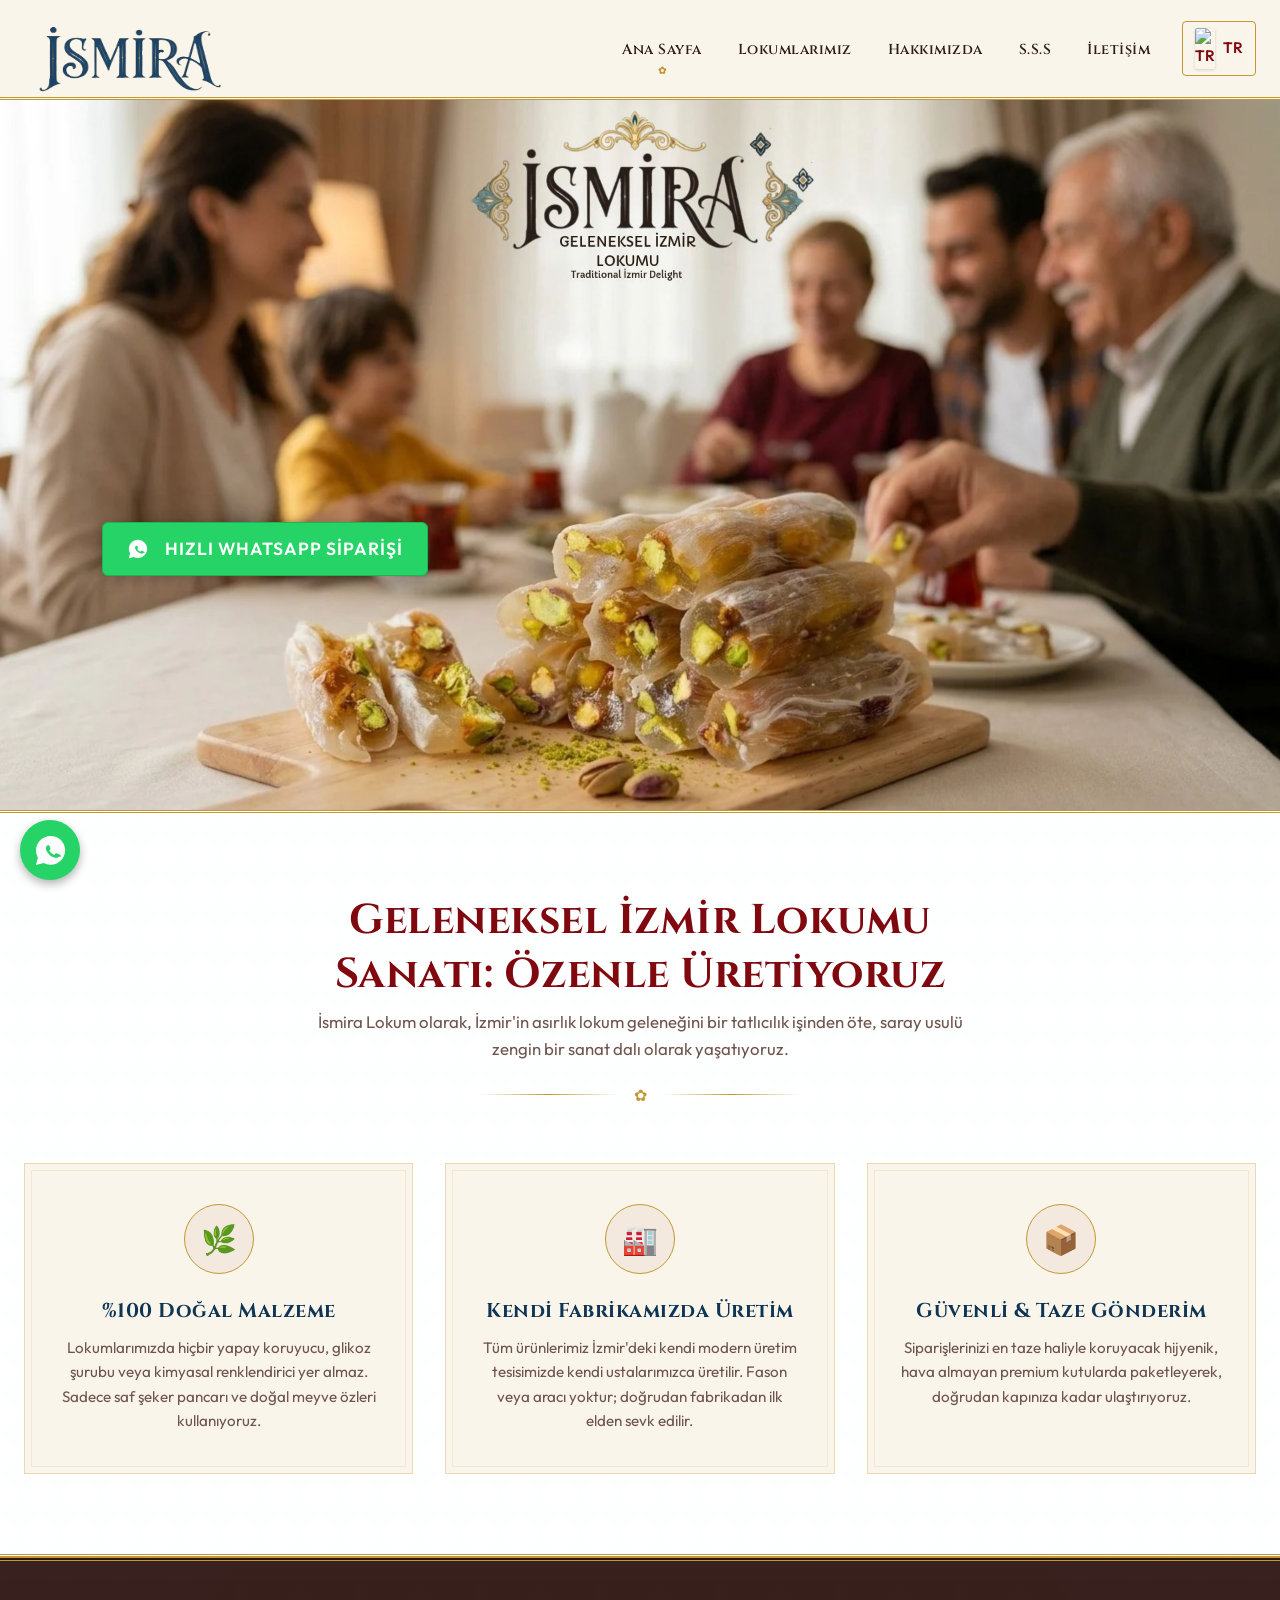
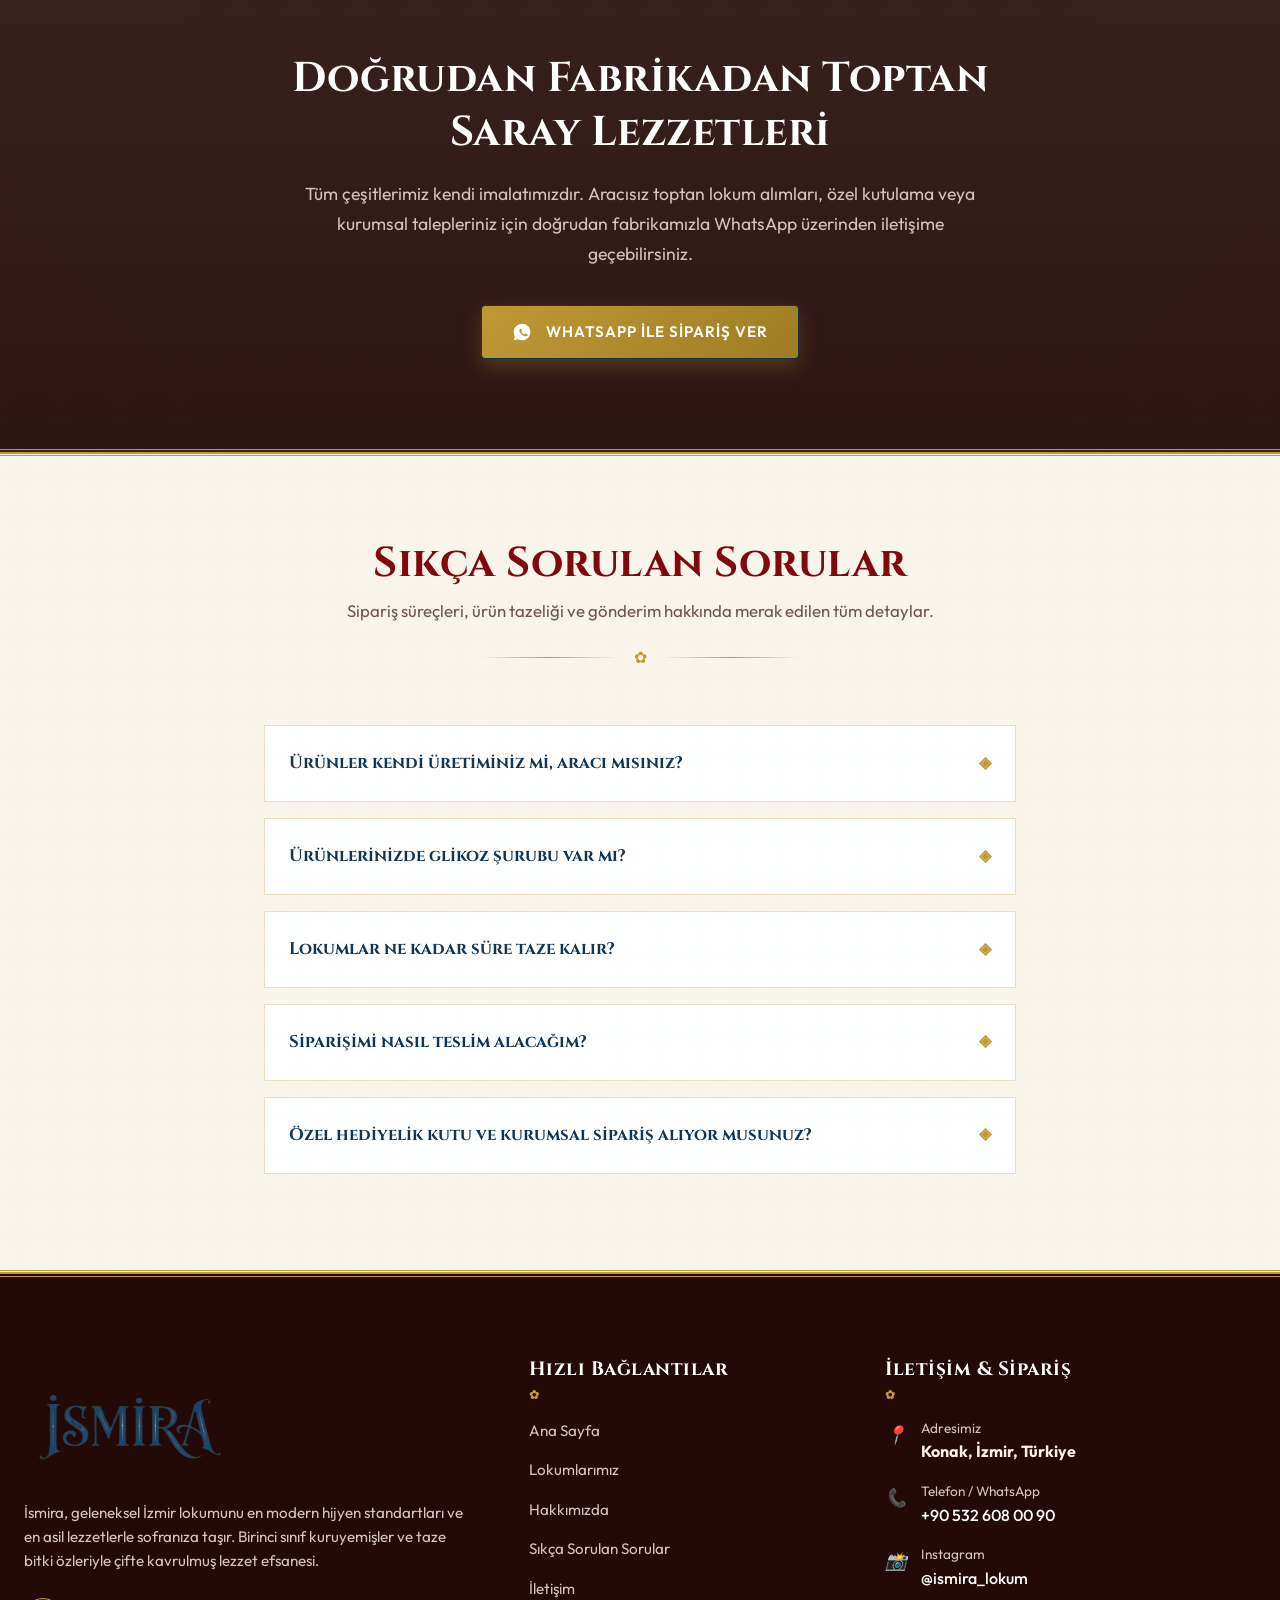
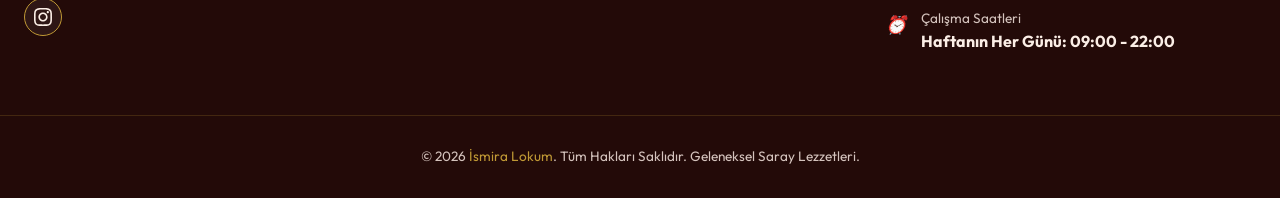
==== commit c94b1c87: "Update print statement to say 'Goodbye World'" ====
--- a/index.html
+++ b/index.html
@@ -11,8 +11,9 @@
     <title>İzmir Lokum | Geleneksel El Yapımı İzmir Lokumları - İsmira Lokum</title>
     
     <!-- Favicon & Mobile Touch Icons -->
-    <link rel="icon" type="image/png" sizes="32x32" href="pictures/mini-logo.png">
-    <link rel="shortcut icon" type="image/png" href="pictures/mini-logo.png">
+    <link rel="icon" type="image/x-icon" href="favicon.ico">
+    <link rel="icon" type="image/png" href="pictures/mini-logo.png">
+    <link rel="shortcut icon" href="favicon.ico">
     <link rel="apple-touch-icon" href="pictures/mini-logo.png">
     
     <!-- Open Graph / Facebook / WhatsApp -->
@@ -84,7 +85,8 @@
             "closes": "22:00"
           },
           "sameAs": [
-            "https://wa.me/905326080090"
+            "https://wa.me/905326080090",
+            "https://www.instagram.com/ismira_lokum"
           ]
         },
         {
@@ -318,9 +320,11 @@
                 </div>
                 <p>İsmira, geleneksel İzmir lokumunu en modern hijyen standartları ve en asil lezzetlerle sofranıza taşır. Birinci sınıf kuruyemişler ve taze bitki özleriyle çifte kavrulmuş lezzet efsanesi.</p>
                 <div class="social-links">
-                    <a href="#" aria-label="Facebook">F</a>
-                    <a href="#" aria-label="Instagram">I</a>
-                    <a href="#" aria-label="Twitter">T</a>
+                    <a href="https://www.instagram.com/ismira_lokum" target="_blank" rel="noopener noreferrer" aria-label="Instagram">
+                        <svg width="18" height="18" viewBox="0 0 24 24" fill="currentColor">
+                            <path d="M12 2.163c3.204 0 3.584.012 4.85.07 3.252.148 4.771 1.691 4.919 4.919.058 1.265.069 1.645.069 4.849 0 3.205-.012 3.584-.069 4.849-.149 3.225-1.664 4.771-4.919 4.919-1.266.058-1.644.07-4.85.07-3.204 0-3.584-.012-4.849-.07-3.26-.149-4.771-1.699-4.919-4.92-.058-1.265-.07-1.644-.07-4.849 0-3.204.013-3.583.07-4.849.149-3.227 1.664-4.771 4.919-4.919 1.266-.057 1.645-.069 4.849-.069zm0-2.163c-3.259 0-3.667.014-4.947.072-4.358.2-6.78 2.618-6.98 6.98-.059 1.281-.073 1.689-.073 4.948 0 3.259.014 3.668.072 4.948.2 4.358 2.618 6.78 6.98 6.98 1.281.058 1.689.072 4.948.072 3.259 0 3.668-.014 4.948-.072 4.354-.2 6.782-2.618 6.979-6.98.059-1.28.073-1.689.073-4.948 0-3.259-.014-3.667-.072-4.947-.196-4.354-2.617-6.78-6.979-6.98-1.281-.059-1.69-.073-4.949-.073zm0 5.838c-3.403 0-6.162 2.759-6.162 6.162s2.759 6.163 6.162 6.163 6.162-2.759 6.162-6.163c0-3.403-2.759-6.162-6.162-6.162zm0 10.162c-2.209 0-4-1.79-4-4 0-2.209 1.791-4 4-4s4 1.791 4 4c0 2.21-1.791 4-4 4zm6.406-11.845c-.796 0-1.441.645-1.441 1.44s.645 1.44 1.441 1.44c.795 0 1.439-.645 1.439-1.44s-.644-1.44-1.439-1.44z"/>
+                        </svg>
+                    </a>
                 </div>
             </div>
             
@@ -353,6 +357,13 @@
                         </div>
                     </div>
                     <div class="contact-item">
+                        <i>📸</i>
+                        <div>
+                            <span>Instagram</span>
+                            <a href="https://www.instagram.com/ismira_lokum" target="_blank" rel="noopener noreferrer">@ismira_lokum</a>
+                        </div>
+                    </div>
+                    <div class="contact-item">
                         <i>⏰</i>
                         <div>
                             <span>Çalışma Saatleri</span>
